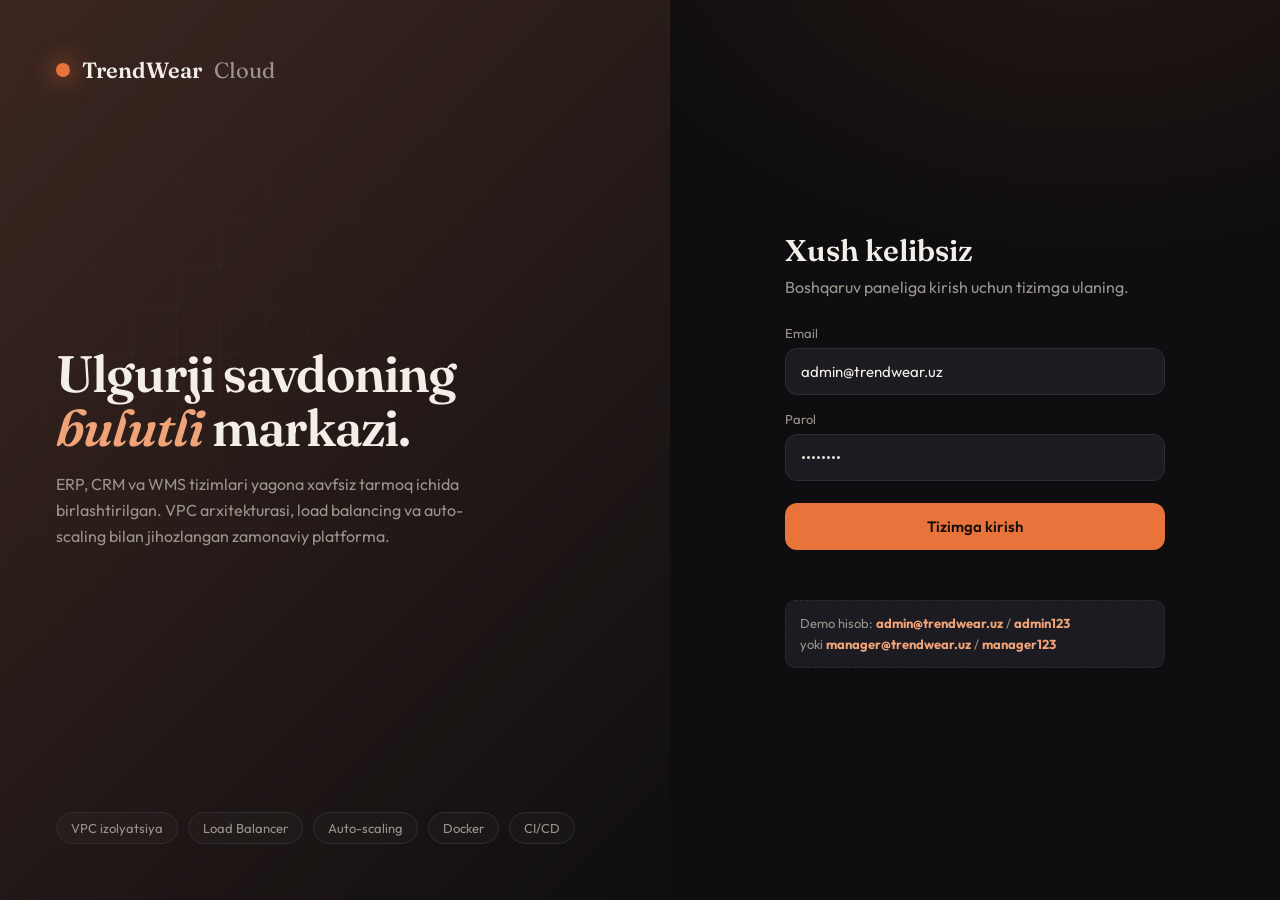
==== backend/static/index.html @ 31cdac1d "vv" ====
<!DOCTYPE html>
<html lang="uz">
<head>
  <meta charset="UTF-8" />
  <meta name="viewport" content="width=device-width, initial-scale=1.0" />
  <title>TrendWear — Bulutli Boshqaruv Platformasi</title>
  <link rel="preconnect" href="https://fonts.googleapis.com">
  <link rel="preconnect" href="https://fonts.gstatic.com" crossorigin>
  <link href="https://fonts.googleapis.com/css2?family=Fraunces:opsz,wght@9..144,400;9..144,500;9..144,600;9..144,700&family=Outfit:wght@300;400;500;600;700&display=swap" rel="stylesheet">
  <link rel="stylesheet" href="styles.css" />
</head>
<body>
  <div id="app"></div>
  <script src="app.js"></script>
</body>
</html>
---- backend/static/styles.css ----
:root {
  --bg: #0e0d0f;
  --bg-soft: #16151a;
  --panel: #1c1b21;
  --panel-2: #232228;
  --border: #2e2c35;
  --text: #f3eee7;
  --muted: #9a948d;
  --accent: #e8743b;        /* warm terracotta */
  --accent-soft: #f0a378;
  --gold: #d9b65f;
  --green: #5fb87a;
  --red: #e2604f;
  --blue: #6d9fd1;
  --radius: 16px;
  --shadow: 0 20px 60px -20px rgba(0,0,0,0.6);
  font-family: 'Outfit', sans-serif;
}

* { box-sizing: border-box; margin: 0; padding: 0; }

body {
  background:
    radial-gradient(900px 600px at 85% -10%, rgba(232,116,59,0.10), transparent 60%),
    radial-gradient(700px 500px at 0% 100%, rgba(217,182,95,0.06), transparent 55%),
    var(--bg);
  color: var(--text);
  min-height: 100vh;
  -webkit-font-smoothing: antialiased;
}

.serif { font-family: 'Fraunces', serif; }

button { font-family: inherit; cursor: pointer; border: none; }
input, select, textarea { font-family: inherit; }

/* ---------- LOGIN ---------- */
.login-wrap {
  min-height: 100vh;
  display: grid;
  grid-template-columns: 1.1fr 1fr;
}
.login-art {
  position: relative;
  overflow: hidden;
  background:
    linear-gradient(135deg, rgba(232,116,59,0.18), rgba(14,13,15,0.9)),
    var(--bg-soft);
  display: flex;
  flex-direction: column;
  justify-content: space-between;
  padding: 56px;
}
.login-art::after {
  content: "";
  position: absolute;
  inset: 0;
  background-image:
    linear-gradient(rgba(255,255,255,0.025) 1px, transparent 1px),
    linear-gradient(90deg, rgba(255,255,255,0.025) 1px, transparent 1px);
  background-size: 44px 44px;
  mask-image: radial-gradient(600px 600px at 30% 40%, #000, transparent 75%);
}
.brand-mark {
  display: flex; align-items: center; gap: 12px;
  font-family: 'Fraunces', serif; font-size: 22px; font-weight: 600;
  position: relative; z-index: 2;
}
.brand-dot {
  width: 14px; height: 14px; border-radius: 50%;
  background: var(--accent); box-shadow: 0 0 24px var(--accent);
}
.login-headline {
  position: relative; z-index: 2;
  font-family: 'Fraunces', serif;
  font-size: clamp(34px, 4vw, 56px);
  line-height: 1.05;
  font-weight: 600;
  letter-spacing: -0.02em;
}
.login-headline em { color: var(--accent-soft); font-style: italic; }
.login-sub { color: var(--muted); margin-top: 18px; max-width: 440px; line-height: 1.6; position: relative; z-index: 2; }
.login-tags { display: flex; gap: 10px; flex-wrap: wrap; position: relative; z-index: 2; }
.tag-pill {
  border: 1px solid var(--border);
  padding: 7px 14px; border-radius: 99px; font-size: 13px; color: var(--muted);
  background: rgba(255,255,255,0.02);
}

.login-form-col {
  display: flex; align-items: center; justify-content: center; padding: 40px;
}
.login-card {
  width: 100%; max-width: 380px;
  animation: rise 0.7s cubic-bezier(.2,.8,.2,1);
}
.login-card h2 { font-family: 'Fraunces', serif; font-size: 30px; font-weight: 600; }
.login-card p.lead { color: var(--muted); margin: 8px 0 28px; }

.field { margin-bottom: 16px; }
.field label { display: block; font-size: 13px; color: var(--muted); margin-bottom: 7px; }
.field input {
  width: 100%; padding: 13px 15px; border-radius: 12px;
  background: var(--panel); border: 1px solid var(--border); color: var(--text);
  font-size: 15px; transition: border-color .2s, box-shadow .2s;
}
.field input:focus {
  outline: none; border-color: var(--accent);
  box-shadow: 0 0 0 3px rgba(232,116,59,0.15);
}
.btn-primary {
  width: 100%; padding: 14px; border-radius: 12px; font-size: 15px; font-weight: 600;
  background: var(--accent); color: #1a0f08;
  transition: transform .15s, box-shadow .2s; margin-top: 6px;
}
.btn-primary:hover { transform: translateY(-2px); box-shadow: 0 12px 30px -8px rgba(232,116,59,0.5); }
.btn-primary:active { transform: translateY(0); }
.demo-hint {
  margin-top: 22px; font-size: 13px; color: var(--muted);
  background: var(--panel); border: 1px dashed var(--border);
  padding: 12px 14px; border-radius: 10px; line-height: 1.6;
}
.demo-hint b { color: var(--accent-soft); }
.error-msg { color: var(--red); font-size: 14px; margin-top: 10px; min-height: 18px; }

/* ---------- APP SHELL ---------- */
.shell { display: grid; grid-template-columns: 248px 1fr; min-height: 100vh; }
.sidebar {
  background: var(--bg-soft); border-right: 1px solid var(--border);
  padding: 28px 18px; display: flex; flex-direction: column; gap: 6px;
  position: sticky; top: 0; height: 100vh;
}
.sidebar .brand-mark { font-size: 19px; margin-bottom: 30px; padding: 0 10px; }
.nav-item {
  display: flex; align-items: center; gap: 12px;
  padding: 12px 14px; border-radius: 11px; color: var(--muted);
  background: transparent; width: 100%; text-align: left; font-size: 15px;
  transition: background .15s, color .15s;
}
.nav-item:hover { background: var(--panel); color: var(--text); }
.nav-item.active { background: var(--panel-2); color: var(--text); }
.nav-item.active .nav-ico { color: var(--accent); }
.nav-ico { width: 19px; display: inline-flex; color: var(--muted); }
.sidebar-foot { margin-top: auto; padding-top: 16px; border-top: 1px solid var(--border); }
.user-chip { display: flex; align-items: center; gap: 11px; padding: 8px 10px; }
.avatar {
  width: 38px; height: 38px; border-radius: 50%; flex-shrink: 0;
  background: linear-gradient(135deg, var(--accent), var(--gold));
  display: flex; align-items: center; justify-content: center;
  font-weight: 700; color: #1a0f08;
}
.user-chip .meta { font-size: 13px; line-height: 1.3; overflow: hidden; }
.user-chip .meta b { display: block; }
.user-chip .meta span { color: var(--muted); font-size: 12px; }
.logout-btn {
  width: 100%; margin-top: 10px; padding: 9px; border-radius: 9px;
  background: var(--panel); color: var(--muted); font-size: 13px;
  transition: color .15s, background .15s;
}
.logout-btn:hover { color: var(--red); background: var(--panel-2); }

.main { padding: 34px 40px 60px; overflow-x: hidden; }
.page-head { display: flex; align-items: flex-end; justify-content: space-between; margin-bottom: 28px; flex-wrap: wrap; gap: 16px; }
.page-head h1 { font-family: 'Fraunces', serif; font-size: 32px; font-weight: 600; letter-spacing: -0.01em; }
.page-head .crumb { color: var(--muted); font-size: 14px; margin-bottom: 5px; }

.node-badge {
  display: inline-flex; align-items: center; gap: 8px;
  font-size: 12.5px; color: var(--muted);
  background: var(--panel); border: 1px solid var(--border);
  padding: 8px 13px; border-radius: 99px;
}
.pulse { width: 8px; height: 8px; border-radius: 50%; background: var(--green); box-shadow: 0 0 0 0 rgba(95,184,122,0.6); animation: pulse 2s infinite; }
@keyframes pulse { 0%{box-shadow:0 0 0 0 rgba(95,184,122,0.5);} 70%{box-shadow:0 0 0 8px rgba(95,184,122,0);} 100%{box-shadow:0 0 0 0 rgba(95,184,122,0);} }

/* ---------- STATS ---------- */
.stat-grid { display: grid; grid-template-columns: repeat(auto-fit, minmax(210px,1fr)); gap: 18px; margin-bottom: 30px; }
.stat-card {
  background: var(--panel); border: 1px solid var(--border);
  border-radius: var(--radius); padding: 22px; position: relative; overflow: hidden;
  animation: rise .5s both;
}
.stat-card::before {
  content:""; position:absolute; right:-30px; top:-30px; width:120px; height:120px;
  border-radius:50%; background: radial-gradient(circle, rgba(232,116,59,0.12), transparent 70%);
}
.stat-card .label { color: var(--muted); font-size: 13.5px; }
.stat-card .value { font-family:'Fraunces',serif; font-size: 34px; font-weight:600; margin-top: 8px; }
.stat-card .value.warn { color: var(--gold); }
.stat-card .value.alert { color: var(--red); }
.stat-card .sub { color: var(--muted); font-size: 12.5px; margin-top: 6px; }

/* ---------- PANEL / TABLE ---------- */
.panel {
  background: var(--panel); border: 1px solid var(--border);
  border-radius: var(--radius); overflow: hidden; margin-bottom: 24px;
}
.panel-head {
  display:flex; align-items:center; justify-content: space-between;
  padding: 18px 22px; border-bottom: 1px solid var(--border);
}
.panel-head h3 { font-family:'Fraunces',serif; font-size: 19px; font-weight: 600; }
table { width: 100%; border-collapse: collapse; }
th {
  text-align: left; padding: 13px 22px; font-size: 12px; text-transform: uppercase;
  letter-spacing: .06em; color: var(--muted); font-weight: 600;
  border-bottom: 1px solid var(--border); background: var(--bg-soft);
}
td { padding: 14px 22px; border-bottom: 1px solid var(--border); font-size: 14.5px; }
tr:last-child td { border-bottom: none; }
tbody tr { transition: background .12s; }
tbody tr:hover { background: var(--panel-2); }
.mono { font-variant-numeric: tabular-nums; }

.badge {
  display: inline-flex; align-items: center; gap: 6px;
  padding: 4px 11px; border-radius: 99px; font-size: 12.5px; font-weight: 500;
}
.badge.pending { background: rgba(217,182,95,0.15); color: var(--gold); }
.badge.processing { background: rgba(109,159,209,0.15); color: var(--blue); }
.badge.shipped { background: rgba(240,163,120,0.15); color: var(--accent-soft); }
.badge.delivered { background: rgba(95,184,122,0.15); color: var(--green); }
.badge.cancelled { background: rgba(226,96,79,0.15); color: var(--red); }
.stock-ok { color: var(--green); }
.stock-low { color: var(--red); font-weight: 600; }

.btn-soft {
  padding: 9px 16px; border-radius: 10px; font-size: 14px; font-weight: 500;
  background: var(--panel-2); color: var(--text); border: 1px solid var(--border);
  transition: background .15s, border-color .15s;
}
.btn-soft:hover { border-color: var(--accent); }
.btn-accent {
  padding: 9px 16px; border-radius: 10px; font-size: 14px; font-weight: 600;
  background: var(--accent); color: #1a0f08; transition: transform .15s;
}
.btn-accent:hover { transform: translateY(-1px); }
.btn-mini { padding: 5px 10px; border-radius: 8px; font-size: 12.5px; background: var(--panel-2); color: var(--muted); border:1px solid var(--border); }
.btn-mini:hover { color: var(--red); border-color: var(--red); }

select.status-sel {
  background: var(--panel-2); color: var(--text); border: 1px solid var(--border);
  padding: 6px 10px; border-radius: 8px; font-size: 13px;
}

/* ---------- LOAD TEST ---------- */
.lt-grid { display:grid; grid-template-columns: 1fr 1fr; gap: 22px; }
.lt-controls { display:flex; flex-direction: column; gap: 14px; }
.lt-log {
  background: var(--bg); border:1px solid var(--border); border-radius: 12px;
  padding: 16px; font-family: ui-monospace, monospace; font-size: 13px;
  height: 320px; overflow-y: auto; line-height: 1.7;
}
.lt-log .line { display:flex; gap:10px; }
.lt-log .node-tag { color: var(--accent); font-weight: 600; }
.node-tally { display:flex; gap: 12px; flex-wrap: wrap; margin-top: 14px; }
.node-pill {
  background: var(--panel-2); border:1px solid var(--border);
  border-radius: 10px; padding: 12px 16px; min-width: 120px;
}
.node-pill .n { font-family:'Fraunces',serif; font-size: 26px; }
.node-pill .l { font-size: 12px; color: var(--muted); }
.bar-track { height: 8px; background: var(--bg); border-radius: 99px; overflow: hidden; margin-top: 8px; }
.bar-fill { height: 100%; background: linear-gradient(90deg,var(--accent),var(--gold)); transition: width .4s; }

/* ---------- MODAL ---------- */
.modal-bg {
  position: fixed; inset: 0; background: rgba(0,0,0,0.6); backdrop-filter: blur(4px);
  display: flex; align-items: center; justify-content: center; z-index: 100; padding: 20px;
  animation: fade .2s;
}
.modal {
  background: var(--bg-soft); border: 1px solid var(--border);
  border-radius: 18px; padding: 28px; width: 100%; max-width: 480px;
  box-shadow: var(--shadow); animation: rise .3s; max-height: 90vh; overflow-y: auto;
}
.modal h3 { font-family:'Fraunces',serif; font-size: 23px; margin-bottom: 18px; }
.modal .field input, .modal .field select, .modal .field textarea {
  width:100%; padding:11px 13px; border-radius:10px; background: var(--panel);
  border:1px solid var(--border); color: var(--text); font-size: 14.5px;
}
.modal .row { display:grid; grid-template-columns:1fr 1fr; gap: 12px; }
.modal-actions { display:flex; gap: 10px; justify-content:flex-end; margin-top: 22px; }
.oi-row { display:grid; grid-template-columns: 1fr 90px 36px; gap: 8px; margin-bottom: 8px; align-items:center; }

.empty { text-align:center; padding: 50px; color: var(--muted); }

@keyframes rise { from { opacity:0; transform: translateY(14px);} to {opacity:1; transform:none;} }
@keyframes fade { from {opacity:0;} to {opacity:1;} }

@media (max-width: 880px) {
  .login-wrap { grid-template-columns: 1fr; }
  .login-art { display: none; }
  .shell { grid-template-columns: 1fr; }
  .sidebar { position: static; height: auto; flex-direction: row; overflow-x: auto; }
  .sidebar-foot { display:none; }
  .lt-grid { grid-template-columns: 1fr; }
  .main { padding: 24px 18px; }
}
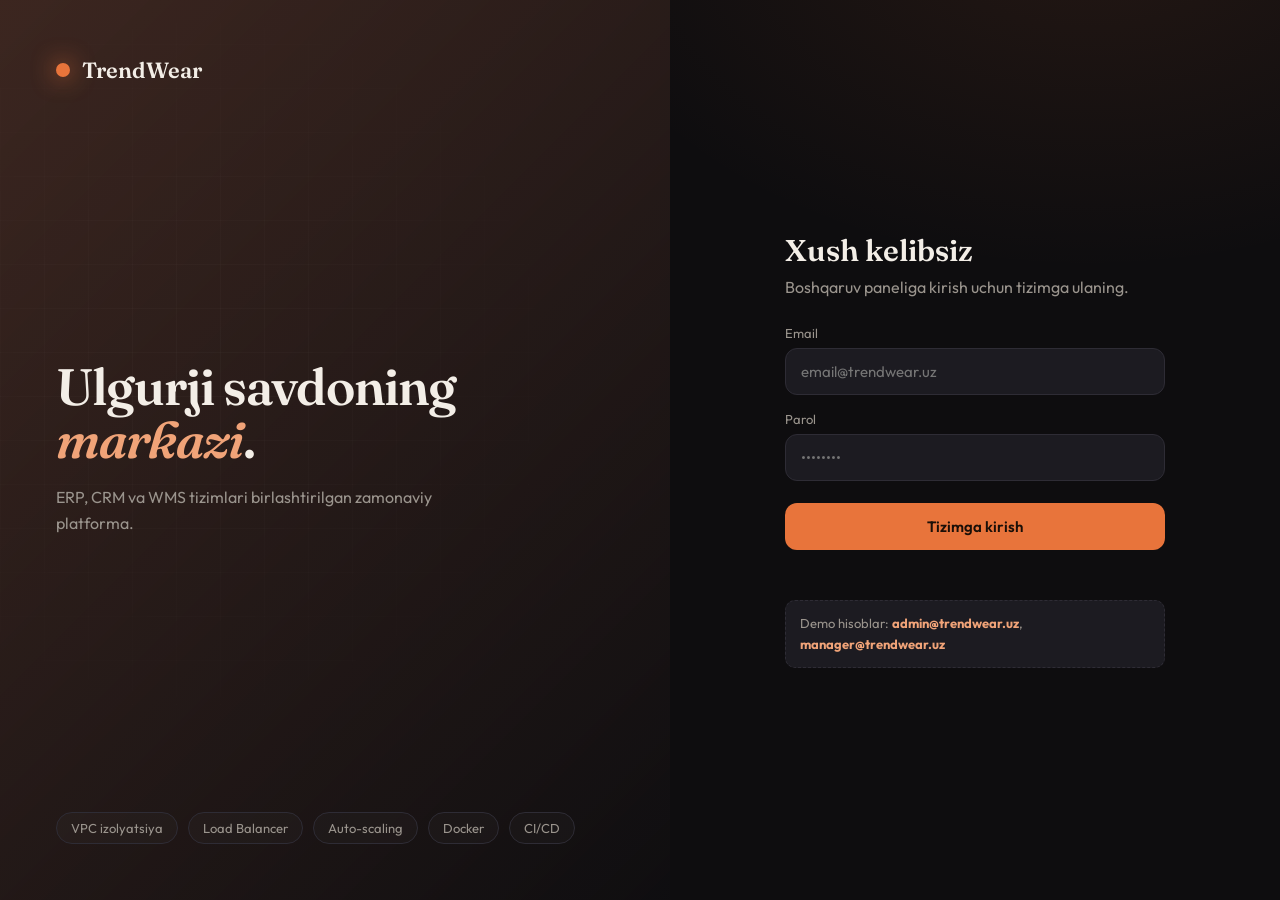
==== commit 23152442: "vv" ====
--- a/backend/static/index.html
+++ b/backend/static/index.html
@@ -3,7 +3,7 @@
 <head>
   <meta charset="UTF-8" />
   <meta name="viewport" content="width=device-width, initial-scale=1.0" />
-  <title>TrendWear — Bulutli Boshqaruv Platformasi</title>
+  <title>TrendWear — Boshqaruv Platformasi</title>
   <link rel="preconnect" href="https://fonts.googleapis.com">
   <link rel="preconnect" href="https://fonts.gstatic.com" crossorigin>
   <link href="https://fonts.googleapis.com/css2?family=Fraunces:opsz,wght@9..144,400;9..144,500;9..144,600;9..144,700&family=Outfit:wght@300;400;500;600;700&display=swap" rel="stylesheet">
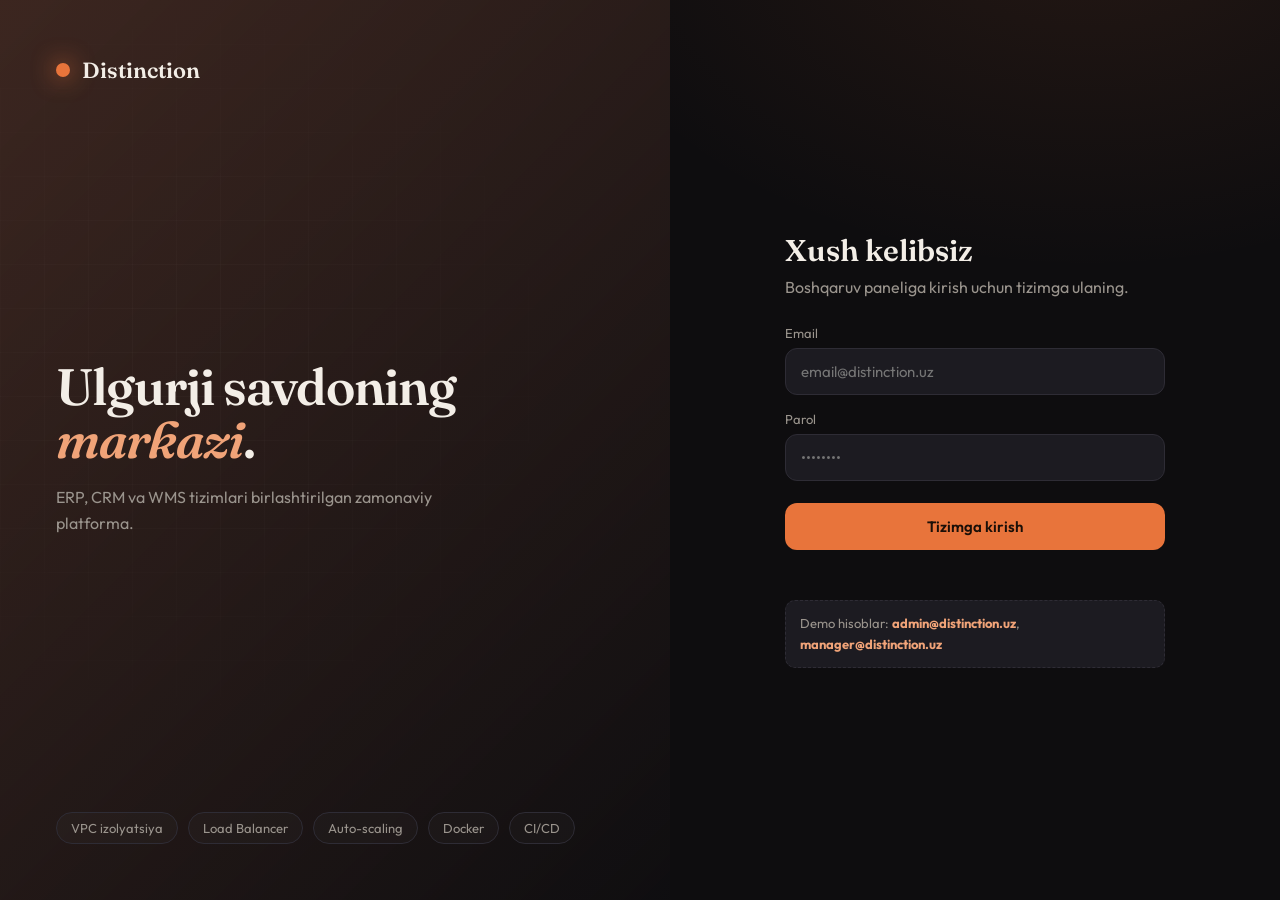
==== commit 4939594a: "vvv" ====
--- a/backend/static/index.html
+++ b/backend/static/index.html
@@ -3,7 +3,7 @@
 <head>
   <meta charset="UTF-8" />
   <meta name="viewport" content="width=device-width, initial-scale=1.0" />
-  <title>TrendWear — Boshqaruv Platformasi</title>
+  <title>Distinction — Boshqaruv Platformasi</title>
   <link rel="preconnect" href="https://fonts.googleapis.com">
   <link rel="preconnect" href="https://fonts.gstatic.com" crossorigin>
   <link href="https://fonts.googleapis.com/css2?family=Fraunces:opsz,wght@9..144,400;9..144,500;9..144,600;9..144,700&family=Outfit:wght@300;400;500;600;700&display=swap" rel="stylesheet">
